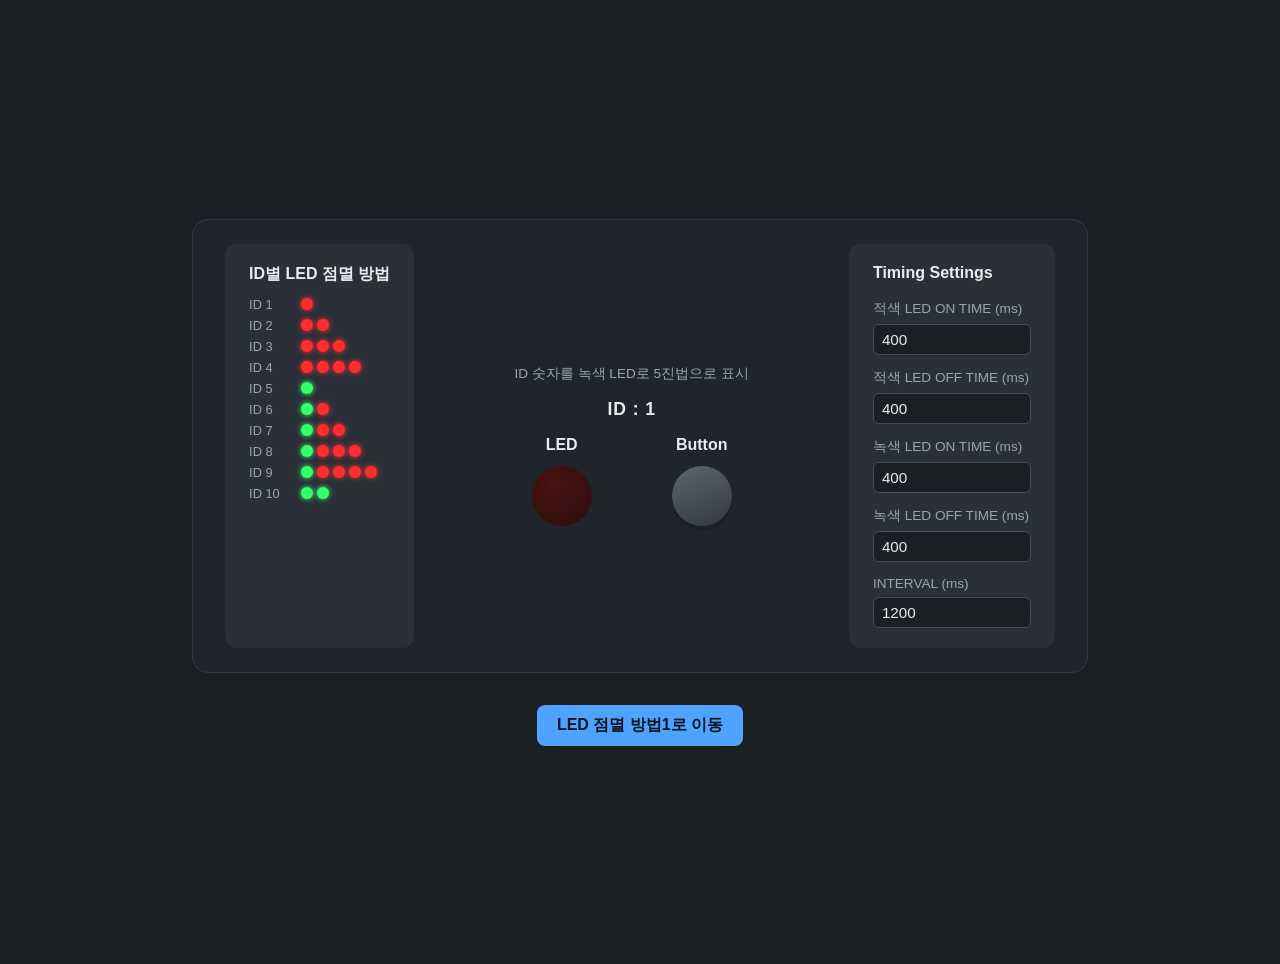
==== device2.html @ 77ae5f7a "Split devices into separate pages with per-color timing and a dot legend - Move device 1/2 onto inde" ====
<!DOCTYPE html>
<html lang="ko">
<head>
<meta charset="UTF-8" />
<meta name="viewport" content="width=device-width, initial-scale=1.0" />
<title>LED Simulator - Device 2</title>
<link rel="stylesheet" href="style.css" />
</head>
<body>
  <div class="app">
    <!-- 장치 2 -->
    <div class="device">
      <div class="legend">
        <h2 class="legend__title">ID별 LED 점멸 방법</h2>
        <div class="legend__list">
          <div class="legend__row"><span class="legend__id">ID 1</span><span class="legend__dots"><span class="dot dot-red"></span></span></div>
          <div class="legend__row"><span class="legend__id">ID 2</span><span class="legend__dots"><span class="dot dot-red"></span><span class="dot dot-red"></span></span></div>
          <div class="legend__row"><span class="legend__id">ID 3</span><span class="legend__dots"><span class="dot dot-red"></span><span class="dot dot-red"></span><span class="dot dot-red"></span></span></div>
          <div class="legend__row"><span class="legend__id">ID 4</span><span class="legend__dots"><span class="dot dot-red"></span><span class="dot dot-red"></span><span class="dot dot-red"></span><span class="dot dot-red"></span></span></div>
          <div class="legend__row"><span class="legend__id">ID 5</span><span class="legend__dots"><span class="dot dot-green"></span></span></div>
          <div class="legend__row"><span class="legend__id">ID 6</span><span class="legend__dots"><span class="dot dot-green"></span><span class="dot dot-red"></span></span></div>
          <div class="legend__row"><span class="legend__id">ID 7</span><span class="legend__dots"><span class="dot dot-green"></span><span class="dot dot-red"></span><span class="dot dot-red"></span></span></div>
          <div class="legend__row"><span class="legend__id">ID 8</span><span class="legend__dots"><span class="dot dot-green"></span><span class="dot dot-red"></span><span class="dot dot-red"></span><span class="dot dot-red"></span></span></div>
          <div class="legend__row"><span class="legend__id">ID 9</span><span class="legend__dots"><span class="dot dot-green"></span><span class="dot dot-red"></span><span class="dot dot-red"></span><span class="dot dot-red"></span><span class="dot dot-red"></span></span></div>
          <div class="legend__row"><span class="legend__id">ID 10</span><span class="legend__dots"><span class="dot dot-green"></span><span class="dot dot-green"></span></span></div>
        </div>
      </div>

      <div class="stage-wrapper">
        <p class="device-desc">ID 숫자를 녹색 LED로 5진법으로 표시</p>
        <p class="id-label" id="idLabel2">ID : 1</p>

        <div class="stage">
          <div class="part">
            <p class="label">LED</p>
            <div class="led" id="led2"></div>
          </div>

          <div class="part">
            <p class="label">Button</p>
            <div class="button" id="idButton2"></div>
          </div>
        </div>
      </div>

      <div class="settings">
        <h2 class="settings__title">Timing Settings</h2>

        <label class="settings__row">
          <span>적색 LED ON TIME (ms)</span>
          <input type="text" id="redOnTimeInput2" inputmode="numeric" value="400" />
        </label>

        <label class="settings__row">
          <span>적색 LED OFF TIME (ms)</span>
          <input type="text" id="redOffTimeInput2" inputmode="numeric" value="400" />
        </label>

        <label class="settings__row">
          <span>녹색 LED ON TIME (ms)</span>
          <input type="text" id="greenOnTimeInput2" inputmode="numeric" value="400" />
        </label>

        <label class="settings__row">
          <span>녹색 LED OFF TIME (ms)</span>
          <input type="text" id="greenOffTimeInput2" inputmode="numeric" value="400" />
        </label>

        <label class="settings__row">
          <span>INTERVAL (ms)</span>
          <input type="text" id="intervalInput2" inputmode="numeric" value="1200" />
        </label>
      </div>
    </div>

    <a class="nav-button" href="index.html">LED 점멸 방법1로 이동</a>
  </div>

  <script src="script.js"></script>
</body>
</html>
---- style.css ----
body {
  margin: 0;
  min-height: 100vh;
  display: flex;
  align-items: center;
  justify-content: center;
  background: #1b1f24;
  font-family: sans-serif;
  padding: 32px 0;
}

.app {
  display: flex;
  flex-direction: column;
  align-items: center;
  gap: 32px;
}

.device {
  display: flex;
  align-items: center;
  gap: 100px;
  background: #20242b;
  border: 1px solid #333941;
  border-radius: 16px;
  padding: 24px 32px;
}

.legend {
  display: flex;
  flex-direction: column;
  gap: 8px;
  background: #2b3038;
  border-radius: 12px;
  padding: 20px 24px;
  align-self: stretch;
}

.legend__title {
  margin: 0 0 4px;
  color: #e8ecf1;
  font-size: 1rem;
}

.legend__list {
  display: flex;
  flex-direction: column;
  gap: 6px;
}

.legend__row {
  display: flex;
  align-items: center;
  gap: 10px;
}

.legend__id {
  width: 42px;
  color: #9aa4b2;
  font-size: 0.8rem;
}

.legend__dots {
  display: flex;
  gap: 4px;
}

.dot {
  width: 12px;
  height: 12px;
  border-radius: 50%;
  flex-shrink: 0;
}

.dot-red {
  background: #ff2d2d;
  box-shadow: 0 0 4px 1px rgba(255, 45, 45, 0.7);
}

.dot-green {
  background: #35ff6b;
  box-shadow: 0 0 4px 1px rgba(53, 255, 107, 0.7);
}

.stage-wrapper {
  display: flex;
  flex-direction: column;
  align-items: center;
  gap: 16px;
}

.device-desc {
  margin: 0;
  color: #9aa4b2;
  font-size: 0.85rem;
}

.id-label {
  margin: 0;
  color: #e8ecf1;
  font-size: 1.1rem;
  font-weight: bold;
  letter-spacing: 0.05em;
}

.stage {
  display: flex;
  align-items: center;
  gap: 80px;
}

.settings {
  display: flex;
  flex-direction: column;
  gap: 14px;
  background: #2b3038;
  border-radius: 12px;
  padding: 20px 24px;
}

.settings__title {
  margin: 0 0 4px;
  color: #e8ecf1;
  font-size: 1rem;
}

.settings__row {
  display: flex;
  flex-direction: column;
  gap: 6px;
  color: #9aa4b2;
  font-size: 0.85rem;
}

.settings__row input {
  width: 140px;
  padding: 6px 8px;
  border-radius: 6px;
  border: 1px solid #454c56;
  background: #1b1f24;
  color: #e8ecf1;
  font-size: 0.95rem;
}

.settings__row input:focus {
  outline: 2px solid #4da3ff;
  outline-offset: 1px;
}

.part {
  display: flex;
  flex-direction: column;
  align-items: center;
  gap: 12px;
}

.label {
  margin: 0;
  color: #e8ecf1;
  font-weight: bold;
}

.led {
  width: 60px;
  height: 60px;
  border-radius: 50%;
  background: radial-gradient(circle at 35% 30%, #4a1414, #2a0d0d);
  box-shadow: none;
  transition: background 0.05s linear, box-shadow 0.05s linear;
}

.led.on-red {
  background: radial-gradient(circle at 35% 30%, #ff8080, #cc1f1f);
  box-shadow: 0 0 20px 6px rgba(255, 40, 40, 0.6);
}

.led.on-green {
  background: radial-gradient(circle at 35% 30%, #a8ffb8, #23a349);
  box-shadow: 0 0 20px 6px rgba(53, 255, 107, 0.6);
}

.button {
  width: 60px;
  height: 60px;
  border-radius: 50%;
  background: linear-gradient(160deg, #5b6470, #333941);
  box-shadow: 0 4px 0 #1c1f24;
  cursor: pointer;
  user-select: none;
}

.button:active {
  transform: translateY(3px);
  box-shadow: 0 1px 0 #1c1f24;
}

.nav-button {
  display: inline-block;
  color: #0b1620;
  background: #4da3ff;
  font-weight: bold;
  text-decoration: none;
  padding: 10px 20px;
  border-radius: 8px;
}

.nav-button:hover {
  background: #6fb6ff;
}

.nav-button:focus-visible {
  outline: 3px solid #e8ecf1;
  outline-offset: 2px;
}
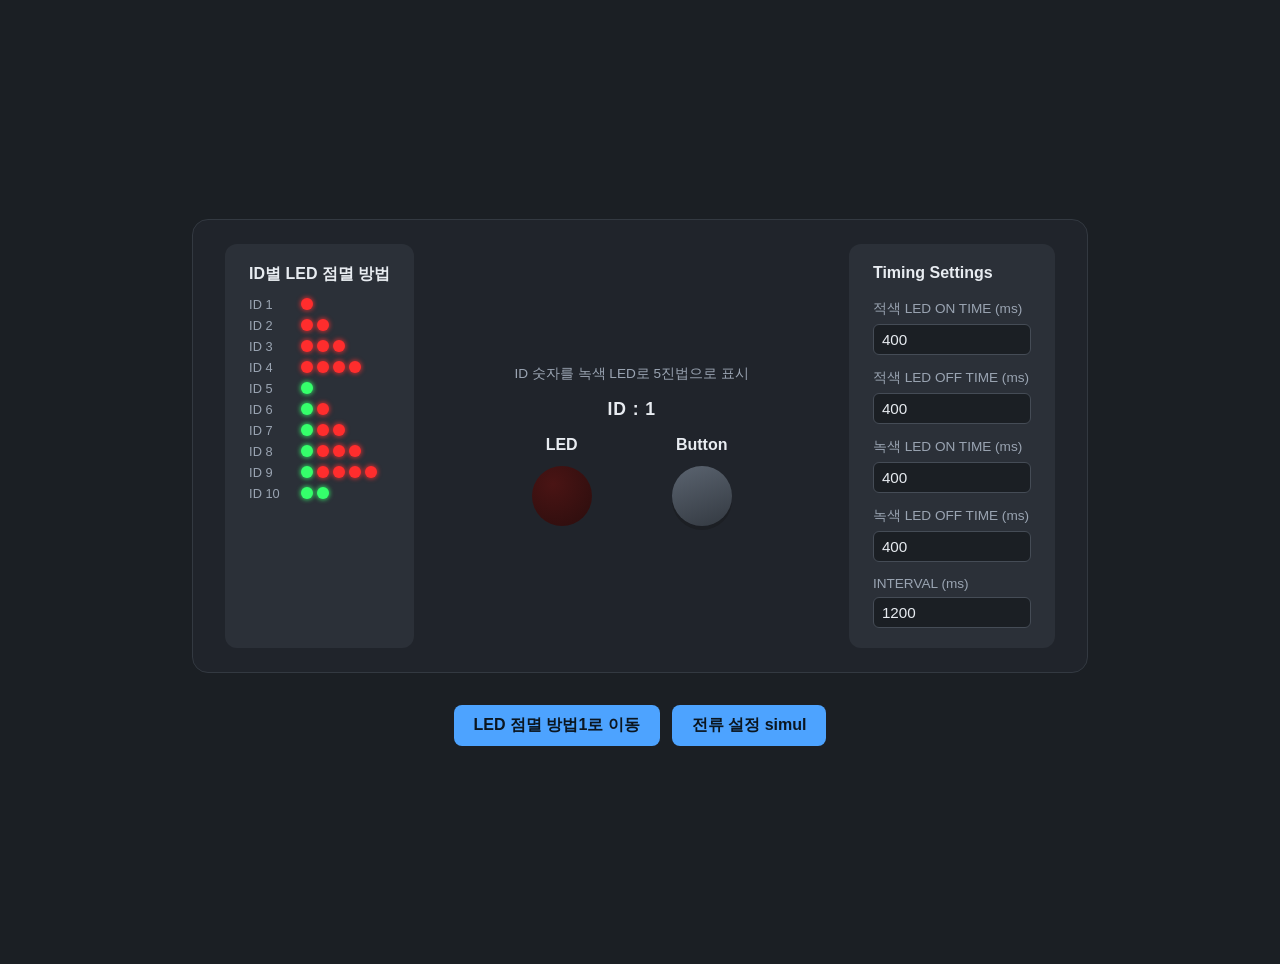
==== commit 77f5af1f: "Add C-based ADC LUT and a matching 22A "real implementation" page cur_set.c/.h implement CurSet_AdcT" ====
--- a/device2.html
+++ b/device2.html
@@ -5,6 +5,13 @@
 <meta name="viewport" content="width=device-width, initial-scale=1.0" />
 <title>LED Simulator - Device 2</title>
 <link rel="stylesheet" href="style.css" />
+<style>
+  .device-nav-row {
+    display: flex;
+    align-items: center;
+    gap: 12px;
+  }
+</style>
 </head>
 <body>
   <div class="app">
@@ -73,7 +80,10 @@
       </div>
     </div>
 
-    <a class="nav-button" href="index.html">LED 점멸 방법1로 이동</a>
+    <div class="device-nav-row">
+      <a class="nav-button" href="index.html">LED 점멸 방법1로 이동</a>
+      <a class="nav-button" href="rated_cur1p5.html">전류 설정 simul</a>
+    </div>
   </div>
 
   <script src="script.js"></script>
